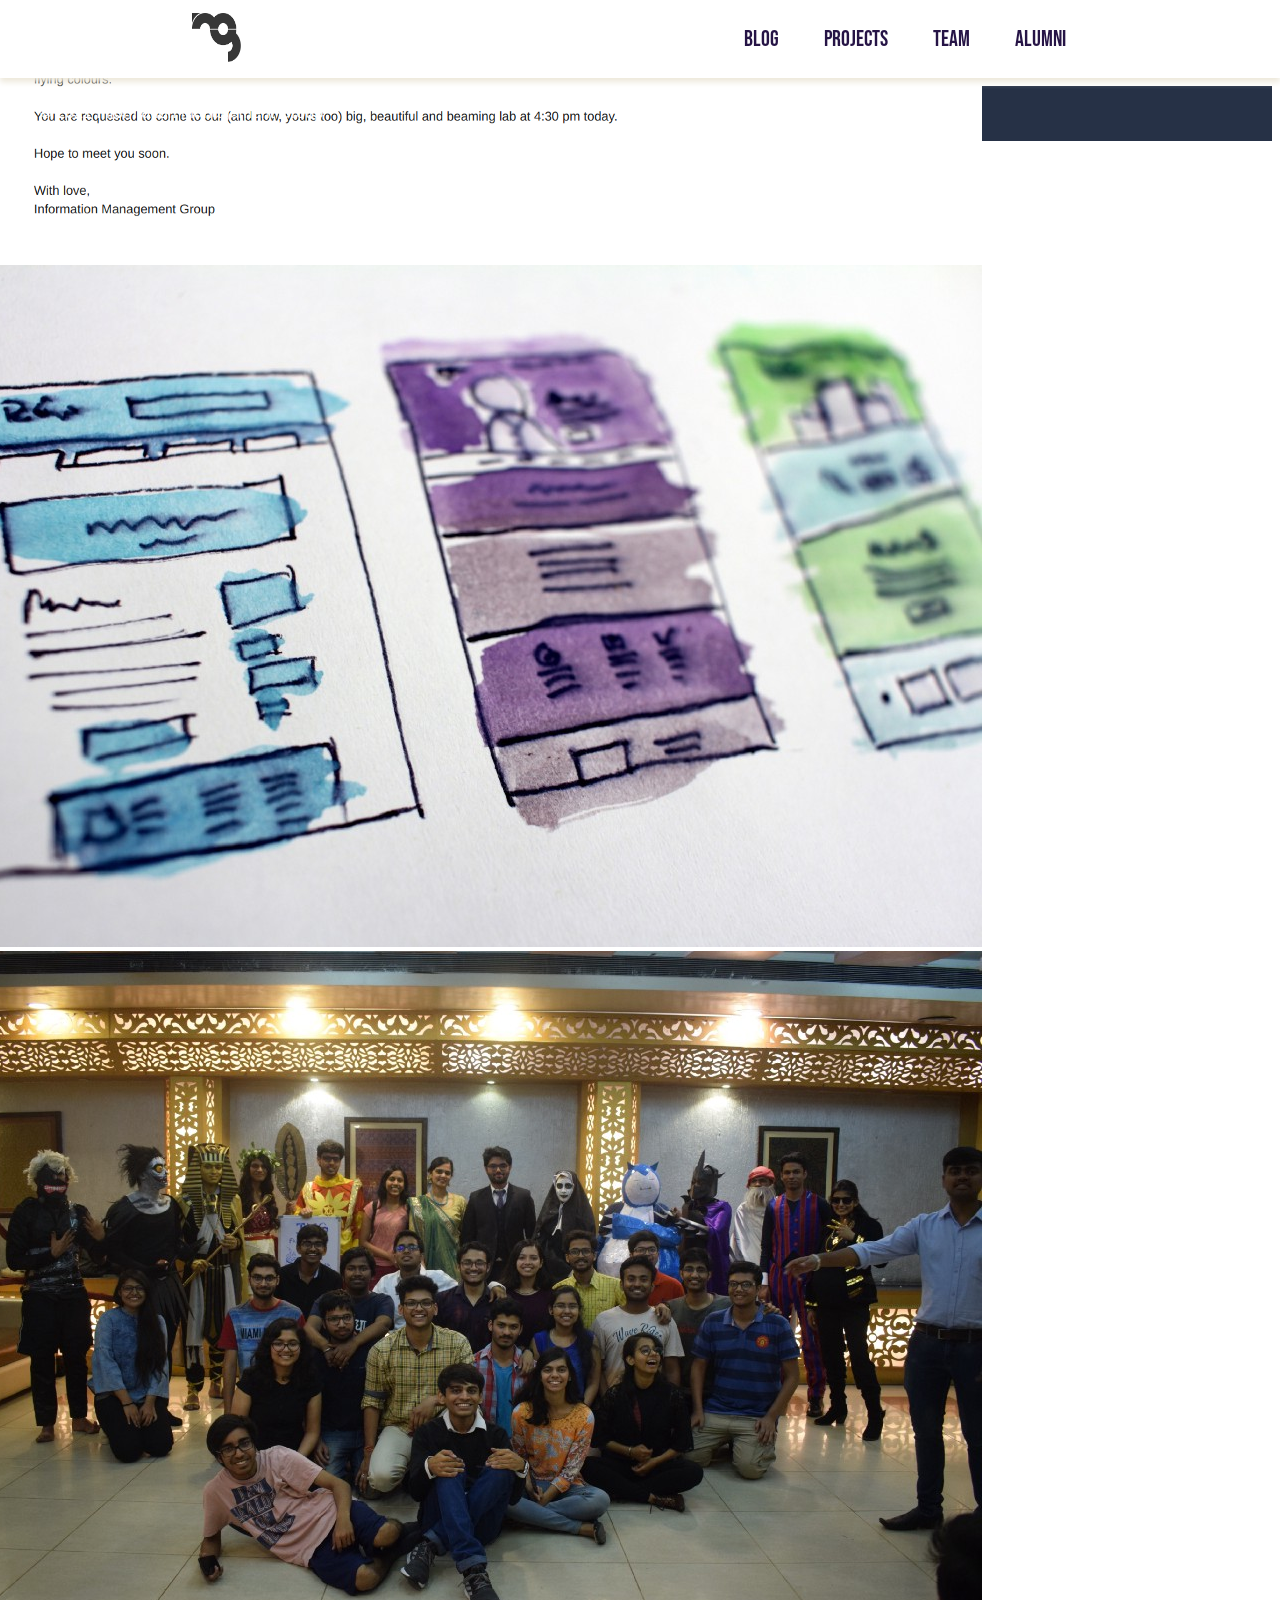
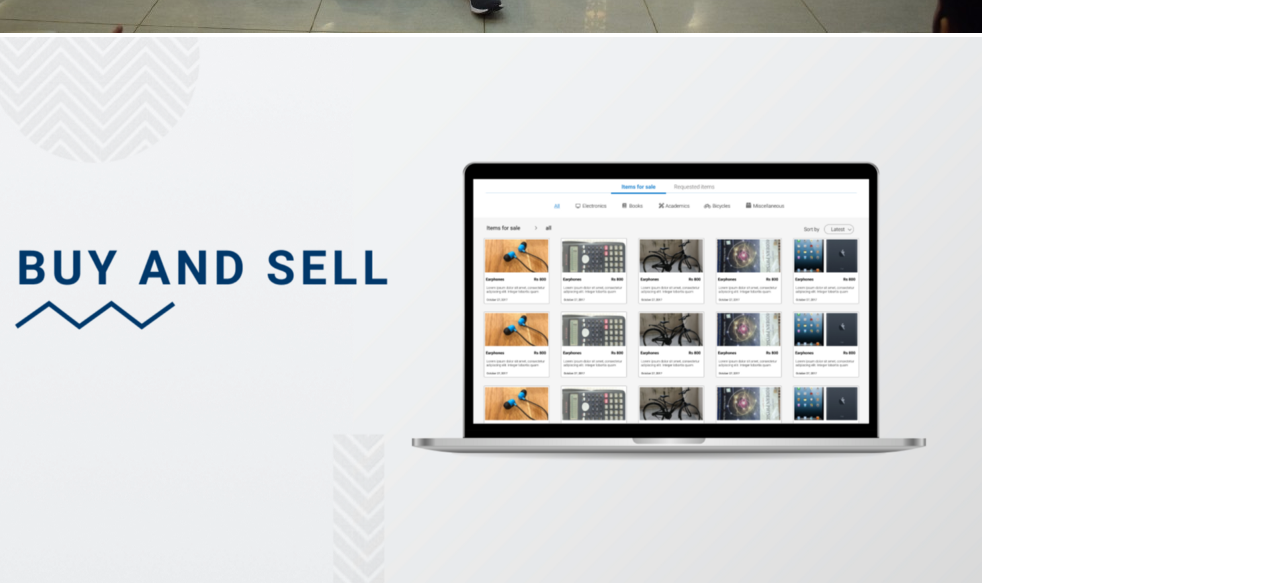
==== blog.html @ 042db969 "blog skeleton created" ====
<!DOCTYPE html>
<html>
    <head>
        <meta name="viewport" content="width=device-width, initial-scale=1.0">
        <link rel="stylesheet" href="styleBlog.css">
        </link>
        <title>Information Management Group</title>
        <link rel="icon" href="favicon.ico" type="image/x-icon">
    </head>

    <body>

        <div class="navSurroundings">
            <div class="navSystem">
    
                <div class="navLogo">
                    <a href="index.html">
                    <img src="imglogo.png" id="imgLogo" href="index.html" alt="IMG LOGO" width="49px" height="49px">
                    </img></a>
                </div>
    
                <div class="navLinks">
                    <a href="blog.html" class="navList">BLOG</a>
                    <a href="#" class="navList">PROJECTS</a>
                    <a href="#" class="navList">TEAM</a>
                    <a href="#" class="navList">ALUMNI</a>
                </div>
    
                
            </div>
        </div>

        <div class="surroundings">
            <div class="system">
                <div class="cards">
                    <div class="cardPic">
                        <img src="fourth ingredient.jpeg"></img>
                    </div>
                    <div class="captionBox">
                        <div class="cardCaption">

                        </div>
                        <div class="cardCredits">
    
                        </div>
                    </div>
                </div>
                <div class="cards">
                    <div class="cardPic">
                        <img src="IMGxDesign.png"></img>
                    </div>
                    <div class="captionBox">
                        <div class="cardCaption">

                        </div>
                        <div class="cardCredits">
    
                        </div>
                    </div>
                </div>
                <div class="cards">
                    <div class="cardPic">
                        <img src="my git-icious journey.png"></img>
                    </div>
                    <div class="captionBox">
                        <div class="cardCaption">

                        </div>
                        <div class="cardCredits">
    
                        </div>
                    </div>
                </div>
                <div class="cards">
                    <div class="cardPic">
                        <img src="content management system.jpeg"></img>
                    </div>
                    <div class="captionBox">
                        <div class="cardCaption">

                        </div>
                        <div class="cardCredits">
    
                        </div>
                    </div>
                </div>
                <div class="cards">
                    <div class="cardPic">
                        <img src="experience at IMG iitr.jpeg"></img>
                    </div>
                    <div class="captionBox">
                        <div class="cardCaption">

                        </div>
                        <div class="cardCredits">
    
                        </div>
                    </div>
                </div>
                <div class="cards">
                    <div class="cardPic">
                        <img src="buy and sell app.png"></img>
                    </div>
                    <div class="captionBox">
                        <div class="cardCaption">

                        </div>
                        <div class="cardCredits">
    
                        </div>
                    </div>
                </div>
            </div>
        </div>

        <div class="mediumBox">
            <div class="mediumLogo">
            </div>
        </div>
        
        <footer class="CreditBox">
            <div class="Credits">© 2021 Information Management Group</div>
        </footer>

    </body>
</html>
---- styleBlog.css ----
@import url('https://fonts.googleapis.com/css2?family=Bebas+Neue&family=Lato:wght@100&display=swap');
@import url('https://fonts.googleapis.com/css2?family=Bebas+Neue&display=swap');
@import url('https://fonts.googleapis.com/css2?family=Playfair+Display&display=swap');
@import url('https://fonts.googleapis.com/css?family=Nunito+Sans&display=swap');

/* .body{
    top: 0;
    bottom:0;
    left: 0;
    right: 0;
} */

.navSurroundings{
    position:fixed;
    display: flex;
    flex-direction: row;
    justify-content: center;
    align-items: center;
    background-color: white;
    top: 0;
    left: 0;
    right: 0;
    /* the following box-shadow is copied */
    box-shadow: 0px 4px 6px 0 #ede8da;
}

.navSystem{
    display:flex;
    flex-direction: row;
    justify-content: space-between;
    /* the following dimensions for this class are copied except for width */
    width: 70vw;
    height: 78px;
    margin-left: 0.9em;
    margin-right: 0.9em;
}

.navLogo{
    display: flex;
    flex-direction: row;
    justify-content: center;
    align-items: center;
}

.navLinks{
    display: flex;
    flex-direction: row;
    justify-content: space-between;
    align-items:center;

}

.navList{
    font-family: 'Bebas Neue';
    font-size:1.4rem;
    text-decoration: none;
    padding: 0.5em 1em;
    color: #261446;
}

.surroundings{
    display: flex;
    justify-content: center;
    align-items: center;
    /* the following dimensions for this class are copied except for width */
    width: 70vw;
    height: 78px;
    margin-left: 0.9em;
    margin-right: 0.9em;
}

.system{
    display:grid;
    grid-template: 2 / 3;
    justify-content: center;
}

.CreditBox{
    display:flex;
    flex-direction: row;
    justify-content: flex-start;
    align-items: center;
    padding: 1em 1em 1em 1em;
    left: 0;
    right: 0;
    bottom: 0;
    width: 100fw; /*Nothing works so far to get rid of the left and right gaps*/
    background-color: #263146; 
}

.Credits{
    font-family: sans-serif;
    color: white;
    line-height: 1.4285em;
    margin-left: 1em!important;
    margin-right: 1em!important;
}
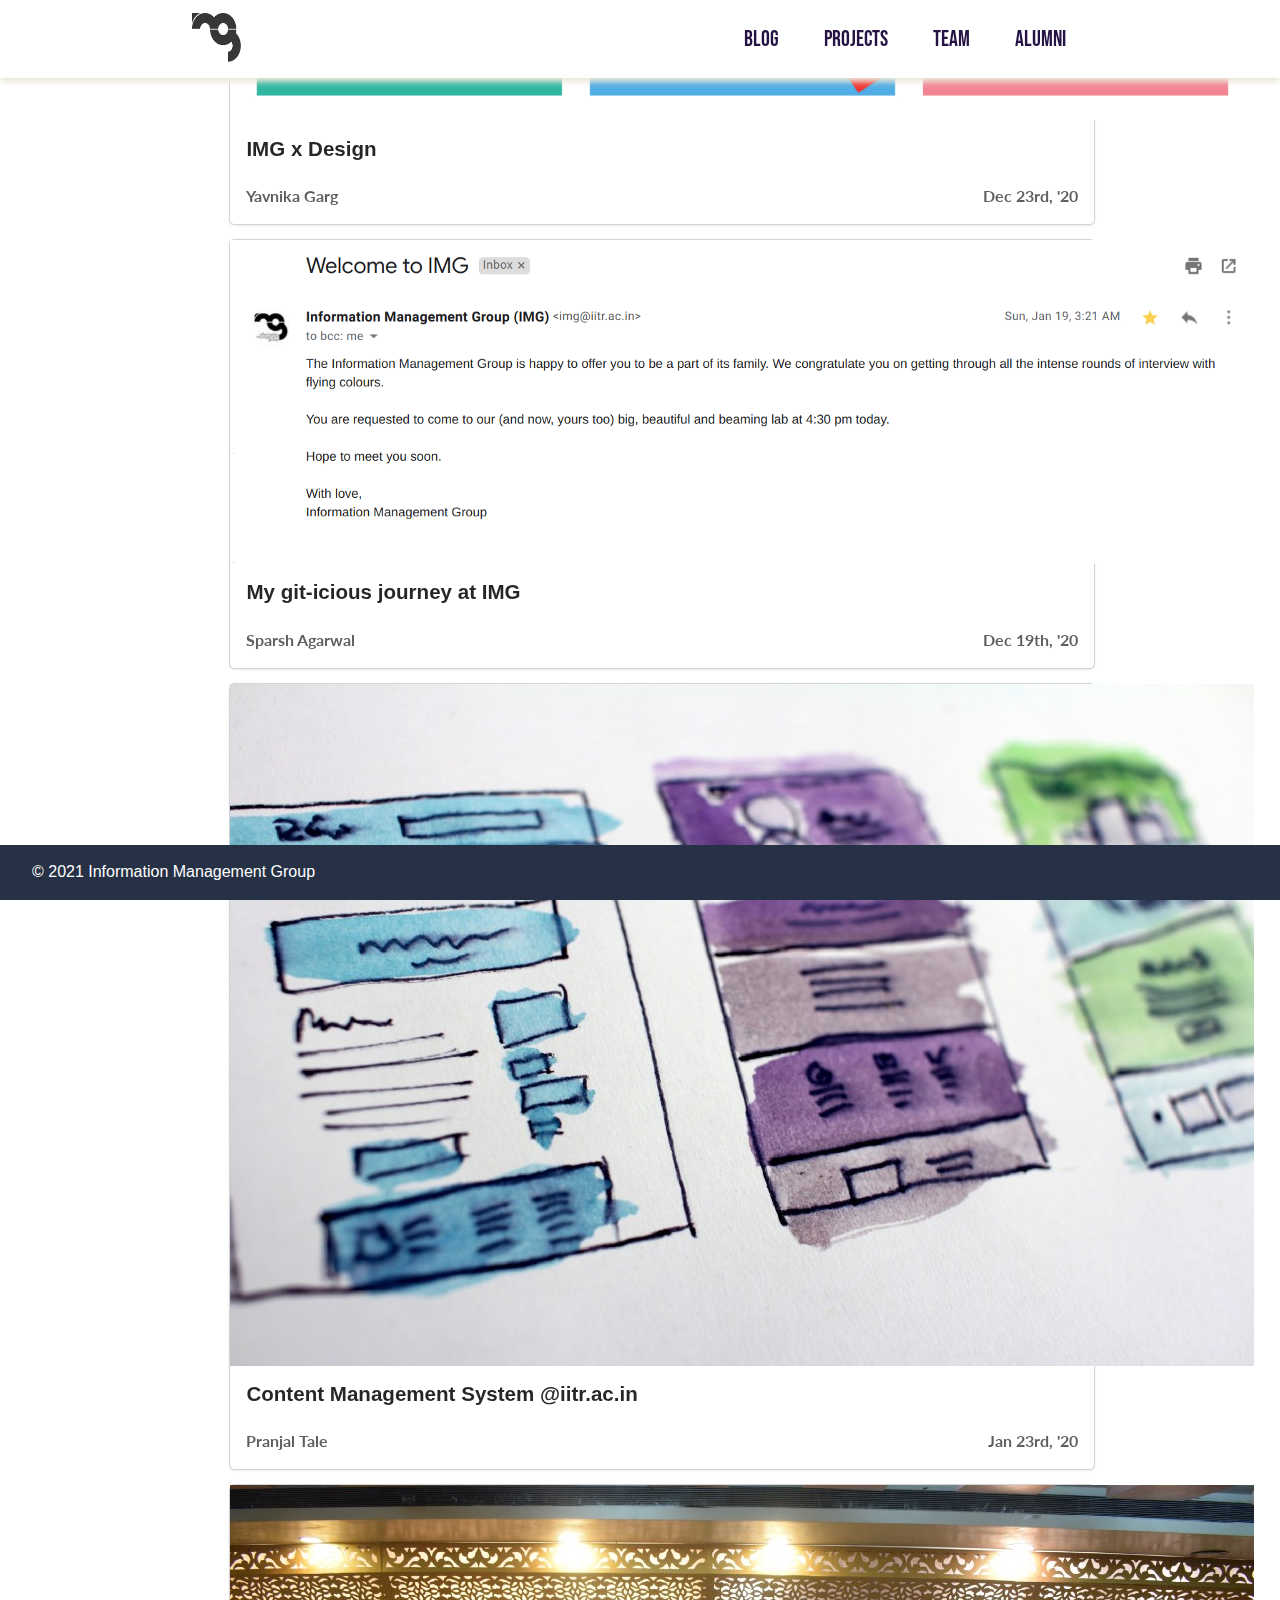
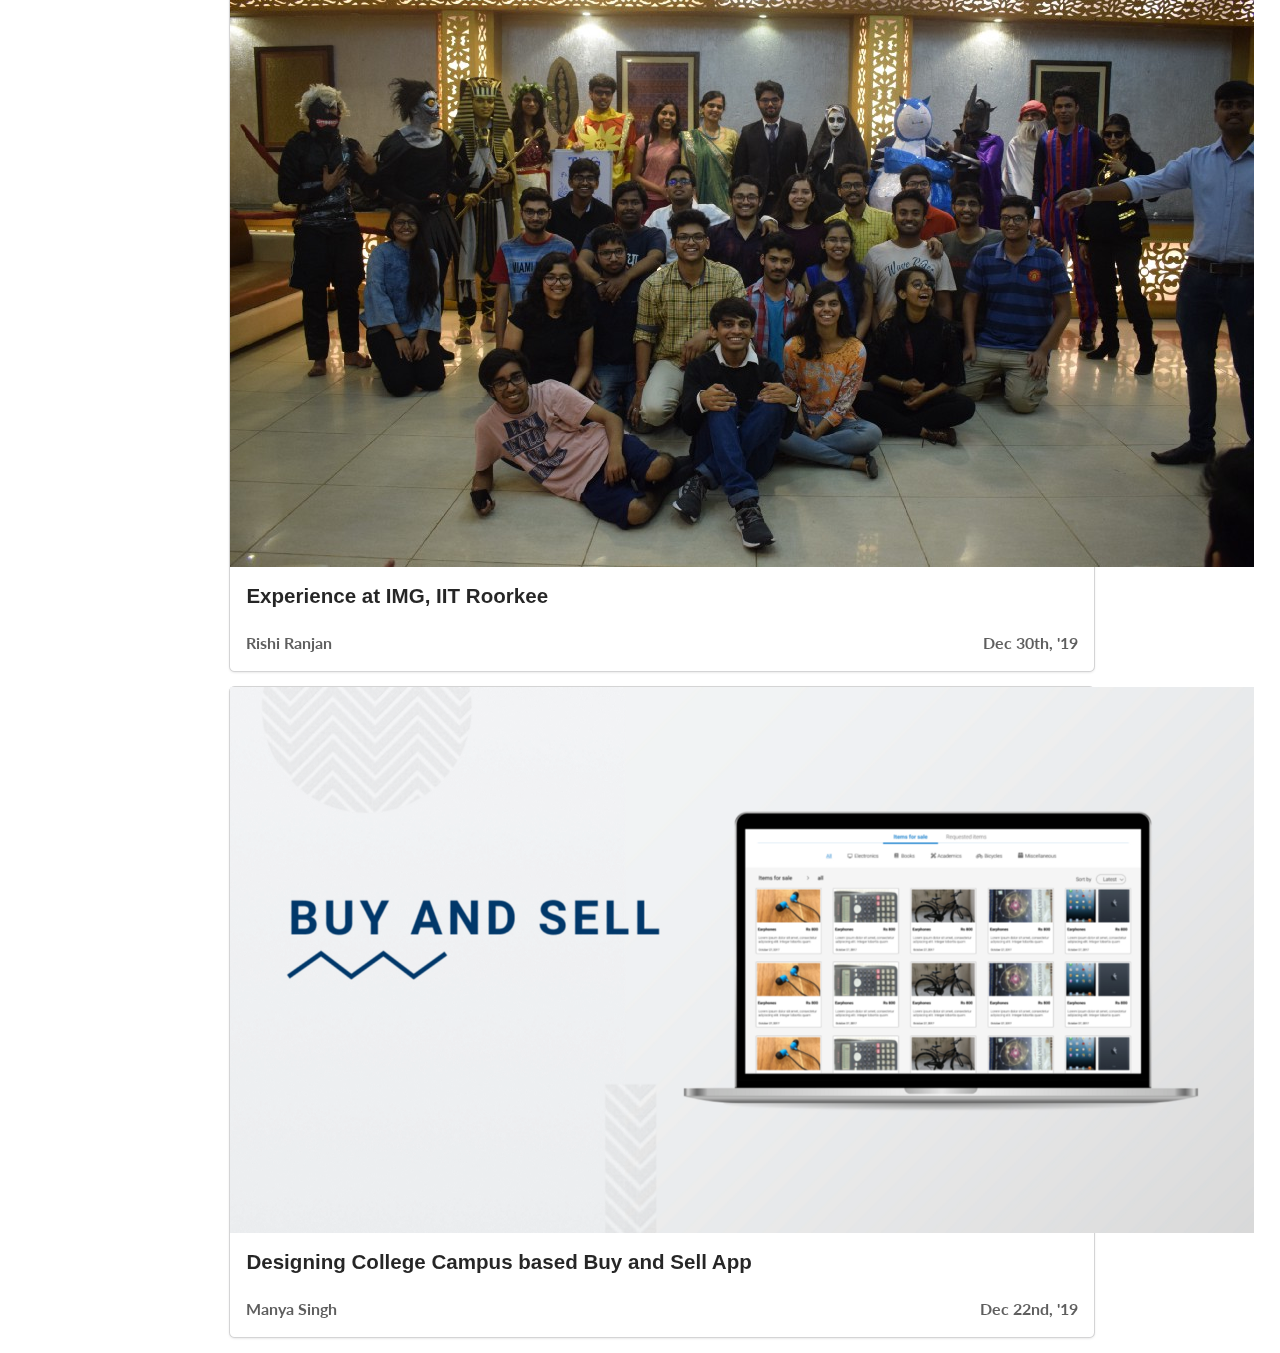
==== commit 67ea6289: "worked further on blog" ====
--- a/blog.html
+++ b/blog.html
@@ -1,32 +1,33 @@
 <!DOCTYPE html>
 <html>
-    <head>
-        <meta name="viewport" content="width=device-width, initial-scale=1.0">
-        <link rel="stylesheet" href="styleBlog.css">
-        </link>
-        <title>Information Management Group</title>
-        <link rel="icon" href="favicon.ico" type="image/x-icon">
-    </head>
 
-    <body>
+<head>
+    <meta name="viewport" content="width=device-width, initial-scale=1.0">
+    <link rel="stylesheet" href="styleBlog.css">
+    </link>
+    <title>Information Management Group</title>
+    <link rel="icon" href="favicon.ico" type="image/x-icon">
+</head>
 
+<body>
+    <div id="universe">
         <div class="navSurroundings">
             <div class="navSystem">
-    
+
                 <div class="navLogo">
                     <a href="index.html">
-                    <img src="imglogo.png" id="imgLogo" href="index.html" alt="IMG LOGO" width="49px" height="49px">
-                    </img></a>
+                        <img src="imglogo.png" id="imgLogo" href="index.html" alt="IMG LOGO" width="49px" height="49px">
+                        </img></a>
                 </div>
-    
+
                 <div class="navLinks">
                     <a href="blog.html" class="navList">BLOG</a>
                     <a href="#" class="navList">PROJECTS</a>
                     <a href="#" class="navList">TEAM</a>
                     <a href="#" class="navList">ALUMNI</a>
                 </div>
-    
-                
+
+
             </div>
         </div>
 
@@ -37,11 +38,12 @@
                         <img src="fourth ingredient.jpeg"></img>
                     </div>
                     <div class="captionBox">
-                        <div class="cardCaption">
-
+                        <div class="cardCaption">The fourth ingredient of Channeli
                         </div>
+                        <br>
                         <div class="cardCredits">
-    
+                            <div>Aman Sharma</div>
+                            <div>Jan 12th, '21</div>
                         </div>
                     </div>
                 </div>
@@ -50,11 +52,12 @@
                         <img src="IMGxDesign.png"></img>
                     </div>
                     <div class="captionBox">
-                        <div class="cardCaption">
-
+                        <div class="cardCaption">IMG x Design
                         </div>
+                        <br>
                         <div class="cardCredits">
-    
+                            <div>Yavnika Garg</div>
+                            <div>Dec 23rd, '20</div>
                         </div>
                     </div>
                 </div>
@@ -63,11 +66,12 @@
                         <img src="my git-icious journey.png"></img>
                     </div>
                     <div class="captionBox">
-                        <div class="cardCaption">
-
+                        <div class="cardCaption">My git-icious journey at IMG
                         </div>
+                        <br>
                         <div class="cardCredits">
-    
+                            <div>Sparsh Agarwal</div>
+                            <div>Dec 19th, '20</div>
                         </div>
                     </div>
                 </div>
@@ -76,11 +80,12 @@
                         <img src="content management system.jpeg"></img>
                     </div>
                     <div class="captionBox">
-                        <div class="cardCaption">
-
+                        <div class="cardCaption">Content Management System @iitr.ac.in
                         </div>
+                        <br>
                         <div class="cardCredits">
-    
+                            <div>Pranjal Tale</div>
+                            <div>Jan 23rd, '20</div>
                         </div>
                     </div>
                 </div>
@@ -89,11 +94,12 @@
                         <img src="experience at IMG iitr.jpeg"></img>
                     </div>
                     <div class="captionBox">
-                        <div class="cardCaption">
-
+                        <div class="cardCaption">Experience at IMG, IIT Roorkee
                         </div>
+                        <br>
                         <div class="cardCredits">
-    
+                            <div>Rishi Ranjan</div>
+                            <div>Dec 30th, '19</div>
                         </div>
                     </div>
                 </div>
@@ -102,11 +108,12 @@
                         <img src="buy and sell app.png"></img>
                     </div>
                     <div class="captionBox">
-                        <div class="cardCaption">
-
+                        <div class="cardCaption">Designing College Campus based Buy and Sell App
                         </div>
+                        <br>
                         <div class="cardCredits">
-    
+                            <div>Manya Singh</div>
+                            <div>Dec 22nd, '19</div>
                         </div>
                     </div>
                 </div>
@@ -117,10 +124,11 @@
             <div class="mediumLogo">
             </div>
         </div>
-        
-        <footer class="CreditBox">
-            <div class="Credits">© 2021 Information Management Group</div>
-        </footer>
+    </div>
 
-    </body>
+    <footer class="CreditBox universe">
+        <div class="Credits">© 2021 Information Management Group</div>
+    </footer>
+</body>
+
 </html>--- a/styleBlog.css
+++ b/styleBlog.css
@@ -4,11 +4,16 @@
 @import url('https://fonts.googleapis.com/css?family=Nunito+Sans&display=swap');
 
 /* .body{
-    top: 0;
-    bottom:0;
-    left: 0;
-    right: 0;
+    display: flex;
+    flex-direction: column;
 } */
+
+.universe{
+    display:flex;
+    flex-direction: column;
+    justify-content: center;
+    align-items: center;
+}
 
 .navSurroundings{
     position:fixed;
@@ -63,17 +68,98 @@
     justify-content: center;
     align-items: center;
     /* the following dimensions for this class are copied except for width */
-    width: 70vw;
-    height: 78px;
+    width: 100vw;
+    height: 100vh;
     margin-left: 0.9em;
     margin-right: 0.9em;
 }
 
 .system{
-    display:grid;
-    grid-template: 2 / 3;
+    width: 70vw;
+    display:flex;
+    flex-flow: wrap;
+    flex-wrap: wrap;
+    display: inline-block;
     justify-content: center;
 }
+
+.cards{
+    display: flex;
+    flex-direction: column;
+    background: white;
+    margin: 1em 1em;
+    padding: 0!important;
+    height: auto!important;
+    border-radius: .28571429rem;
+    box-shadow: 0 1px 3px 0 #d4d4d5,0 0 0 1px #d4d4d5;
+    
+    
+    /* values are copied */
+}
+
+.cardPic{
+
+    justify-content: center;
+    align-items: center;
+}
+
+.img{
+    width: 100%;
+    max-width:100%;
+    max-height: 200px;
+    background-position: center;
+    background-size: cover;
+    
+}
+
+.captionBox{
+    display: flex;
+    flex-direction: column;
+    padding: 1em 1em;
+    font-family:'Lato';
+    line-height: 1.4285em;
+    font-size: 1em;
+    color: rgba(0, 0, 0, 0.63);
+    font-weight: bolder;
+    border-top: rgba(0, 0, 0, 0.63);
+}
+
+.cardCaption{
+    color: rgba(0,0,0,.85);
+    font-weight: 700;
+    font-size: 1.28571429em;
+    margin-top: -.21425em;
+    line-height: 1.28571429em;
+    font-family: Arial, Helvetica, sans-serif;
+}
+
+.cardCredits{
+    display: flex;
+    justify-content: space-between;
+}
+
+.div{
+    font-family:'Lato';
+    line-height: 1.4285em;
+    font-size: 1em;
+    color: rgba(0,0,0,.4);
+}
+
+.mediumBox{
+    margin: 1rem 0;
+    padding: 1.5rem;
+    margin-bottom: 0;
+}
+
+/* .body.CreditBox{
+    justify-content: flex-end;
+} */
+
+
+/* .CreditBox.universe{
+    display: flex;
+    justify-content: flex-end;
+} */
 
 .CreditBox{
     display:flex;
@@ -83,9 +169,10 @@
     padding: 1em 1em 1em 1em;
     left: 0;
     right: 0;
+    width: 100fw; 
+    background-color: #263146; 
+    position:fixed;
     bottom: 0;
-    width: 100fw; /*Nothing works so far to get rid of the left and right gaps*/
-    background-color: #263146; 
 }
 
 .Credits{
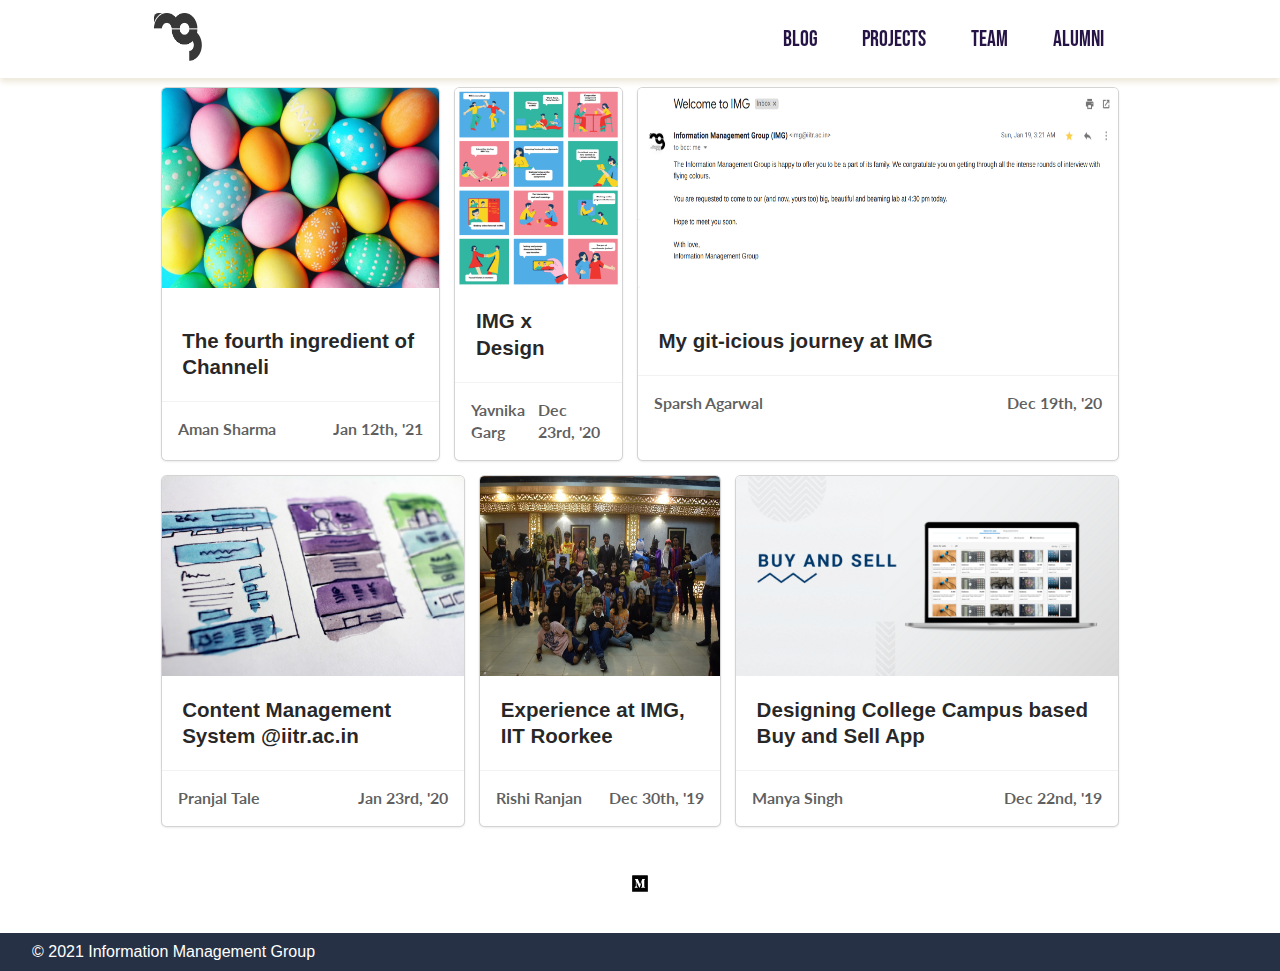
==== commit 773db734: "Desktop View Blog Completed" ====
--- a/blog.html
+++ b/blog.html
@@ -33,87 +33,86 @@
 
         <div class="surroundings">
             <div class="system">
-                <div class="cards">
-                    <div class="cardPic">
-                        <img src="fourth ingredient.jpeg"></img>
+                <div class="desktopView">
+                    <div class="cards">
+                        <div class="cardPic">
+                            <img src="fourth ingredient.jpeg"></img>
+                        </div>
+                        <div class="captionBox">
+                            <div class="cardCaption">The fourth ingredient of Channeli
+                            </div>
+                            <div class="cardCredits">
+                                <div>Aman Sharma</div>
+                                <div>Jan 12th, '21</div>
+                            </div>
+                        </div>
                     </div>
-                    <div class="captionBox">
-                        <div class="cardCaption">The fourth ingredient of Channeli
+                    <div class="cards">
+                        <div class="cardPic">
+                            <img src="IMGxDesign.png"></img>
                         </div>
-                        <br>
-                        <div class="cardCredits">
-                            <div>Aman Sharma</div>
-                            <div>Jan 12th, '21</div>
+                        <div class="captionBox">
+                            <div class="cardCaption">IMG x Design
+                            </div>
+                            <div class="cardCredits">
+                                <div>Yavnika Garg</div>
+                                <div>Dec 23rd, '20</div>
+                            </div>
+                        </div>
+                    </div>
+                    <div class="cards">
+                        <div class="cardPic">
+                            <img src="my git-icious journey.png"></img>
+                        </div>
+                        <div class="captionBox">
+                            <div class="cardCaption">My git-icious journey at IMG
+                            </div>
+                            <div class="cardCredits">
+                                <div>Sparsh Agarwal</div>
+                                <div>Dec 19th, '20</div>
+                            </div>
                         </div>
                     </div>
                 </div>
-                <div class="cards">
-                    <div class="cardPic">
-                        <img src="IMGxDesign.png"></img>
-                    </div>
-                    <div class="captionBox">
-                        <div class="cardCaption">IMG x Design
+
+                <div class="desktopView">
+                    <div class="cards">
+                        <div class="cardPic">
+                            <img src="content management system.jpeg"></img>
                         </div>
-                        <br>
-                        <div class="cardCredits">
-                            <div>Yavnika Garg</div>
-                            <div>Dec 23rd, '20</div>
+                        <div class="captionBox">
+                            <div class="cardCaption">Content Management System @iitr.ac.in
+                            </div>
+                            <div class="cardCredits">
+                                <div>Pranjal Tale</div>
+                                <div>Jan 23rd, '20</div>
+                            </div>
                         </div>
                     </div>
-                </div>
-                <div class="cards">
-                    <div class="cardPic">
-                        <img src="my git-icious journey.png"></img>
-                    </div>
-                    <div class="captionBox">
-                        <div class="cardCaption">My git-icious journey at IMG
+                    <div class="cards">
+                        <div class="cardPic">
+                            <img src="experience at IMG iitr.jpeg"></img>
                         </div>
-                        <br>
-                        <div class="cardCredits">
-                            <div>Sparsh Agarwal</div>
-                            <div>Dec 19th, '20</div>
+                        <div class="captionBox">
+                            <div class="cardCaption">Experience at IMG, IIT Roorkee
+                            </div>
+                            <div class="cardCredits">
+                                <div>Rishi Ranjan</div>
+                                <div>Dec 30th, '19</div>
+                            </div>
                         </div>
                     </div>
-                </div>
-                <div class="cards">
-                    <div class="cardPic">
-                        <img src="content management system.jpeg"></img>
-                    </div>
-                    <div class="captionBox">
-                        <div class="cardCaption">Content Management System @iitr.ac.in
+                    <div class="cards">
+                        <div class="cardPic">
+                            <img src="buy and sell app.png"></img>
                         </div>
-                        <br>
-                        <div class="cardCredits">
-                            <div>Pranjal Tale</div>
-                            <div>Jan 23rd, '20</div>
-                        </div>
-                    </div>
-                </div>
-                <div class="cards">
-                    <div class="cardPic">
-                        <img src="experience at IMG iitr.jpeg"></img>
-                    </div>
-                    <div class="captionBox">
-                        <div class="cardCaption">Experience at IMG, IIT Roorkee
-                        </div>
-                        <br>
-                        <div class="cardCredits">
-                            <div>Rishi Ranjan</div>
-                            <div>Dec 30th, '19</div>
-                        </div>
-                    </div>
-                </div>
-                <div class="cards">
-                    <div class="cardPic">
-                        <img src="buy and sell app.png"></img>
-                    </div>
-                    <div class="captionBox">
-                        <div class="cardCaption">Designing College Campus based Buy and Sell App
-                        </div>
-                        <br>
-                        <div class="cardCredits">
-                            <div>Manya Singh</div>
-                            <div>Dec 22nd, '19</div>
+                        <div class="captionBox">
+                            <div class="cardCaption">Designing College Campus based Buy and Sell App
+                            </div>
+                            <div class="cardCredits">
+                                <div>Manya Singh</div>
+                                <div>Dec 22nd, '19</div>
+                            </div>
                         </div>
                     </div>
                 </div>
@@ -121,12 +120,12 @@
         </div>
 
         <div class="mediumBox">
-            <div class="mediumLogo">
-            </div>
+            <img src="medium-brands.svg" id="mediumLogo" href="#"></img>
         </div>
+
     </div>
 
-    <footer class="CreditBox universe">
+    <footer class="CreditBox">
         <div class="Credits">© 2021 Information Management Group</div>
     </footer>
 </body>
--- a/styleBlog.css
+++ b/styleBlog.css
@@ -3,16 +3,27 @@
 @import url('https://fonts.googleapis.com/css2?family=Playfair+Display&display=swap');
 @import url('https://fonts.googleapis.com/css?family=Nunito+Sans&display=swap');
 
-/* .body{
-    display: flex;
-    flex-direction: column;
+/* @media only screen and (max-width:992px) and (min-width:768px){
+    .desktopView{
+        width: 42vw;
+    }
+    .halfDesktopView{
+
+    }
 } */
 
-.universe{
-    display:flex;
-    flex-direction: column;
-    justify-content: center;
-    align-items: center;
+body{
+    display: flex;
+    flex-direction: column;
+    margin: 0 0 0 0;
+    bottom: 0;
+}
+
+#universe{
+    width:100%;
+    display:flex;
+    flex-direction: column;
+    min-width:320px;
 }
 
 .navSurroundings{
@@ -34,7 +45,7 @@
     flex-direction: row;
     justify-content: space-between;
     /* the following dimensions for this class are copied except for width */
-    width: 70vw;
+    width: 76vw;
     height: 78px;
     margin-left: 0.9em;
     margin-right: 0.9em;
@@ -45,6 +56,13 @@
     flex-direction: row;
     justify-content: center;
     align-items: center;
+    width: 48px;
+    min-width: 48px;
+}
+
+#imgLogo{
+    width: 48px;
+    height: 48px;
 }
 
 .navLinks{
@@ -66,65 +84,67 @@
 .surroundings{
     display: flex;
     justify-content: center;
-    align-items: center;
-    /* the following dimensions for this class are copied except for width */
-    width: 100vw;
-    height: 100vh;
-    margin-left: 0.9em;
-    margin-right: 0.9em;
+    margin-top: 5em;
 }
 
 .system{
-    width: 70vw;
-    display:flex;
-    flex-flow: wrap;
-    flex-wrap: wrap;
+    display:flex;
     display: inline-block;
     justify-content: center;
-}
+    width: 76vw;
+}
+
+.desktopView{
+    display: flex;
+    flex-direction: row;
+}
+
+/* other views */
 
 .cards{
     display: flex;
     flex-direction: column;
     background: white;
-    margin: 1em 1em;
-    padding: 0!important;
-    height: auto!important;
+    margin: 0.5em 0.5em;
     border-radius: .28571429rem;
     box-shadow: 0 1px 3px 0 #d4d4d5,0 0 0 1px #d4d4d5;
-    
-    
-    /* values are copied */
+}
+
+.cards:hover{
+    display: flex;
+    flex-direction: column;
+    background: white;
+    margin: 0.5em 0.5em;
+    border-radius: .28571429rem;
+    box-shadow: 0 1px 4px 0px #d4d4d5,0 0 0 2px #d4d4d5;
 }
 
 .cardPic{
-
-    justify-content: center;
-    align-items: center;
-}
-
-.img{
+    justify-content: center;
+    align-items: center;
+    height:60%;
+}
+
+img{
     width: 100%;
     max-width:100%;
-    max-height: 200px;
+    height: 200px;
     background-position: center;
     background-size: cover;
-    
+    border-radius: .28571429rem .28571429rem 0 0;
+
 }
 
 .captionBox{
     display: flex;
     flex-direction: column;
-    padding: 1em 1em;
-    font-family:'Lato';
-    line-height: 1.4285em;
-    font-size: 1em;
     color: rgba(0, 0, 0, 0.63);
     font-weight: bolder;
     border-top: rgba(0, 0, 0, 0.63);
 }
 
 .cardCaption{
+    padding: 1em 1em;
     color: rgba(0,0,0,.85);
     font-weight: 700;
     font-size: 1.28571429em;
@@ -134,6 +154,13 @@
 }
 
 .cardCredits{
+    font-family:'Lato';
+    line-height: 1.4285em;
+    font-size: 1em;
+    padding: 1em 1em;
+    /*Border specifications are copied.*/
+    border-top:  1px solid rgba(0,0,0,.05) ;
+    border-width: 100%;
     display: flex;
     justify-content: space-between;
 }
@@ -146,39 +173,44 @@
 }
 
 .mediumBox{
-    margin: 1rem 0;
+    display:flex;
+    flex-direction: row;
+    justify-content: center;
+    align-items: center;
+    margin: 1rem 1rem 1rem 1rem;
     padding: 1.5rem;
-    margin-bottom: 0;
-}
-
-/* .body.CreditBox{
-    justify-content: flex-end;
-} */
-
-
-/* .CreditBox.universe{
-    display: flex;
-    justify-content: flex-end;
-} */
+    margin-bottom: 1rem;
+}
+
+#mediumLogo{
+    width: 1.18em;
+    height: 1.18em;
+}
+
+#mediumLogo:hover{
+    background-color: #f8d16c;
+    width: 1.18em;
+    height: 1.18em;
+}
+
 
 .CreditBox{
-    display:flex;
+    /* display:flex;
     flex-direction: row;
     justify-content: flex-start;
-    align-items: center;
-    padding: 1em 1em 1em 1em;
-    left: 0;
-    right: 0;
-    width: 100fw; 
+    align-items: center; */
+    padding: 0.5em 1em 0.5em 1em;
+    /* left: 0;
+    right: 0; */
+    width: 100vw;
     background-color: #263146; 
-    position:fixed;
-    bottom: 0;
 }
 
 .Credits{
     font-family: sans-serif;
     color: white;
-    line-height: 1.4285em;
+    line-height: 1.4em;
     margin-left: 1em!important;
     margin-right: 1em!important;
+    /* align-items: center; */
 }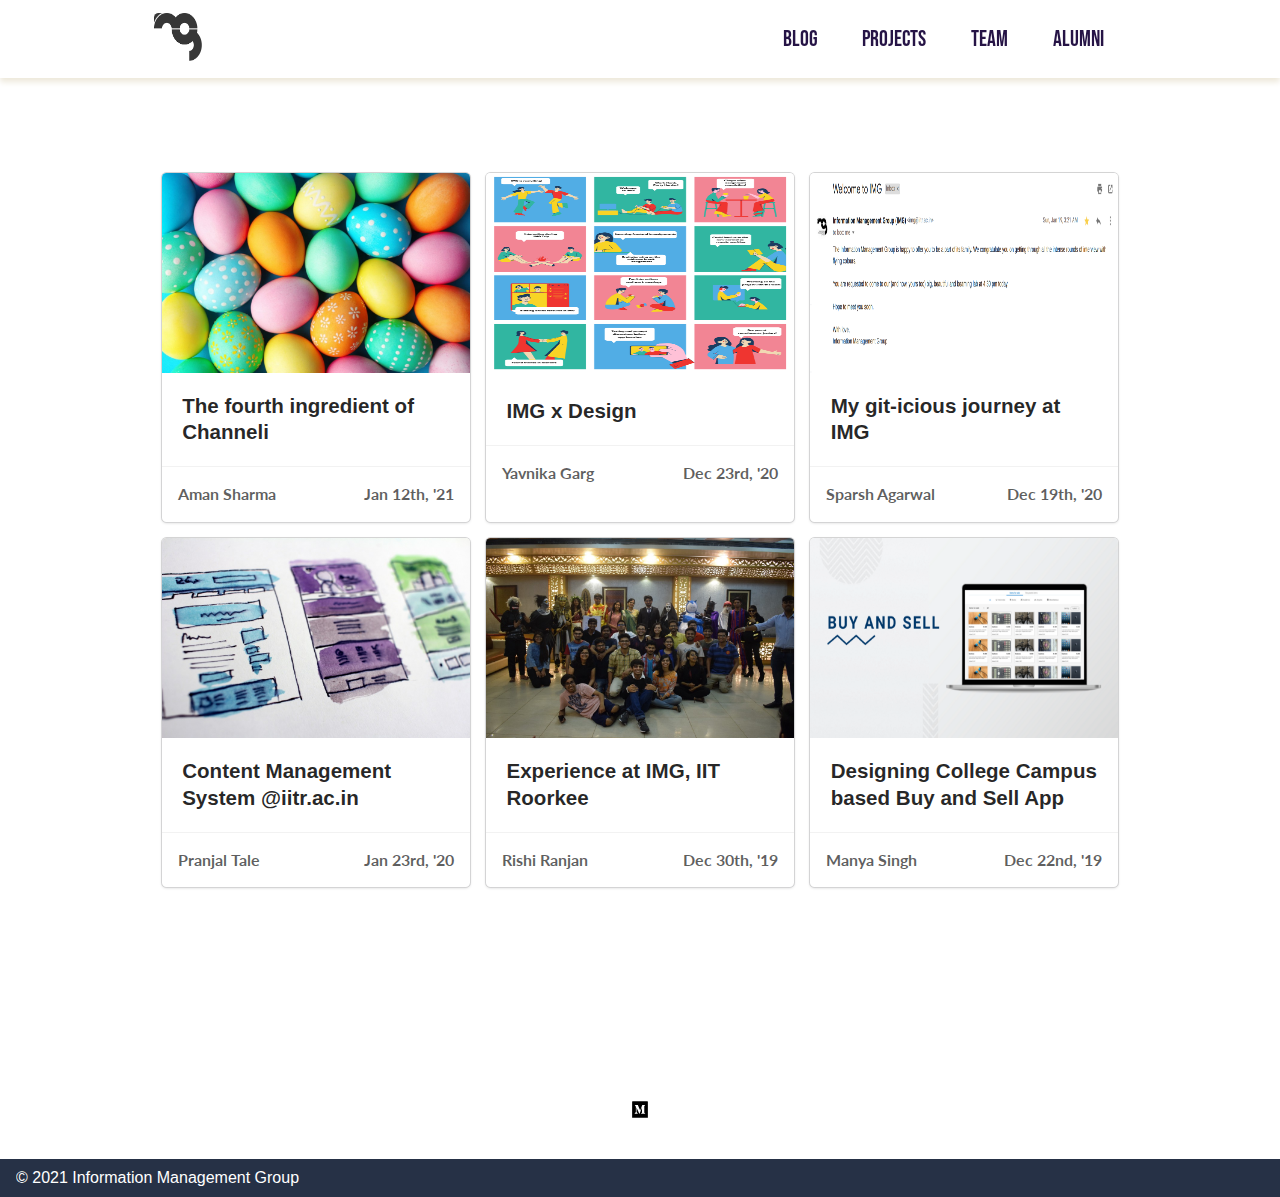
==== commit 4f1e8076: "worked a bit on blog" ====
--- a/blog.html
+++ b/blog.html
@@ -11,123 +11,129 @@
 
 <body>
     <div id="universe">
-        <div class="navSurroundings">
-            <div class="navSystem">
+        <div class="container">
+            <div class="navSurroundings">
+                <div class="navSystem">
 
-                <div class="navLogo">
-                    <a href="index.html">
-                        <img src="imglogo.png" id="imgLogo" href="index.html" alt="IMG LOGO" width="49px" height="49px">
-                        </img></a>
-                </div>
+                    <div class="navLogo">
+                        <a href="index.html">
+                            <img src="imglogo.png" id="imgLogo" href="index.html" alt="IMG LOGO" width="49px"
+                                height="49px">
+                            </img></a>
+                    </div>
 
-                <div class="navLinks">
-                    <a href="blog.html" class="navList">BLOG</a>
-                    <a href="#" class="navList">PROJECTS</a>
-                    <a href="#" class="navList">TEAM</a>
-                    <a href="#" class="navList">ALUMNI</a>
-                </div>
+                    <div class="navLinks">
+                        <a href="blog.html" class="navList">BLOG</a>
+                        <a href="#" class="navList">PROJECTS</a>
+                        <a href="#" class="navList">TEAM</a>
+                        <a href="#" class="navList">ALUMNI</a>
+                    </div>
 
 
+                </div>
             </div>
-        </div>
 
-        <div class="surroundings">
-            <div class="system">
-                <div class="desktopView">
-                    <div class="cards">
-                        <div class="cardPic">
-                            <img src="fourth ingredient.jpeg"></img>
-                        </div>
-                        <div class="captionBox">
-                            <div class="cardCaption">The fourth ingredient of Channeli
+            <div class="surroundings">
+                <div class="system">
+                    <!-- <div class="desktopView"></div> -->
+                        <div class="cards">
+                            <div class="cardPic">
+                                <img src="fourth ingredient.jpeg"></img>
                             </div>
-                            <div class="cardCredits">
-                                <div>Aman Sharma</div>
-                                <div>Jan 12th, '21</div>
+                            <div class="captionBox">
+                                <div class="cardCaption">The fourth ingredient of Channeli
+                                </div>
+                                <div class="cardCredits">
+                                    <div>Aman Sharma</div>
+                                    <div>Jan 12th, '21</div>
+                                </div>
                             </div>
                         </div>
-                    </div>
-                    <div class="cards">
-                        <div class="cardPic">
-                            <img src="IMGxDesign.png"></img>
-                        </div>
-                        <div class="captionBox">
-                            <div class="cardCaption">IMG x Design
+                        <div class="cards">
+                            <div class="cardPic">
+                                <img src="IMGxDesign.png"></img>
                             </div>
-                            <div class="cardCredits">
-                                <div>Yavnika Garg</div>
-                                <div>Dec 23rd, '20</div>
+                            <div class="captionBox">
+                                <div class="cardCaption">IMG x Design
+                                </div>
+                                <div class="cardCredits">
+                                    <div>Yavnika Garg</div>
+                                    <div>Dec 23rd, '20</div>
+                                </div>
                             </div>
                         </div>
-                    </div>
-                    <div class="cards">
-                        <div class="cardPic">
-                            <img src="my git-icious journey.png"></img>
-                        </div>
-                        <div class="captionBox">
-                            <div class="cardCaption">My git-icious journey at IMG
+                        <div class="cards">
+                            <div class="cardPic">
+                                <img src="my git-icious journey.png"></img>
                             </div>
-                            <div class="cardCredits">
-                                <div>Sparsh Agarwal</div>
-                                <div>Dec 19th, '20</div>
+                            <div class="captionBox">
+                                <div class="cardCaption">My git-icious journey at IMG
+                                </div>
+                                <div class="cardCredits">
+                                    <div>Sparsh Agarwal</div>
+                                    <div>Dec 19th, '20</div>
+                                </div>
                             </div>
                         </div>
-                    </div>
-                </div>
+                    <!-- </div> -->
 
-                <div class="desktopView">
-                    <div class="cards">
-                        <div class="cardPic">
-                            <img src="content management system.jpeg"></img>
-                        </div>
-                        <div class="captionBox">
-                            <div class="cardCaption">Content Management System @iitr.ac.in
+                    <!-- <div class="desktopView"> -->
+                        <div class="cards">
+                            <div class="cardPic">
+                                <img src="content management system.jpeg"></img>
                             </div>
-                            <div class="cardCredits">
-                                <div>Pranjal Tale</div>
-                                <div>Jan 23rd, '20</div>
+                            <div class="captionBox">
+                                <div class="cardCaption">Content Management System @iitr.ac.in
+                                </div>
+                                <div class="cardCredits">
+                                    <div>Pranjal Tale</div>
+                                    <div>Jan 23rd, '20</div>
+                                </div>
                             </div>
                         </div>
-                    </div>
-                    <div class="cards">
-                        <div class="cardPic">
-                            <img src="experience at IMG iitr.jpeg"></img>
-                        </div>
-                        <div class="captionBox">
-                            <div class="cardCaption">Experience at IMG, IIT Roorkee
+                        <div class="cards">
+                            <div class="cardPic">
+                                <img src="experience at IMG iitr.jpeg"></img>
                             </div>
-                            <div class="cardCredits">
-                                <div>Rishi Ranjan</div>
-                                <div>Dec 30th, '19</div>
+                            <div class="captionBox">
+                                <div class="cardCaption">Experience at IMG, IIT Roorkee
+                                </div>
+                                <div class="cardCredits">
+                                    <div>Rishi Ranjan</div>
+                                    <div>Dec 30th, '19</div>
+                                </div>
                             </div>
                         </div>
-                    </div>
-                    <div class="cards">
-                        <div class="cardPic">
-                            <img src="buy and sell app.png"></img>
-                        </div>
-                        <div class="captionBox">
-                            <div class="cardCaption">Designing College Campus based Buy and Sell App
+                        <div class="cards">
+                            <div class="cardPic">
+                                <img src="buy and sell app.png"></img>
                             </div>
-                            <div class="cardCredits">
-                                <div>Manya Singh</div>
-                                <div>Dec 22nd, '19</div>
+                            <div class="captionBox">
+                                <div class="cardCaption">Designing College Campus based Buy and Sell App
+                                </div>
+                                <div class="cardCredits">
+                                    <div>Manya Singh</div>
+                                    <div>Dec 22nd, '19</div>
+                                </div>
                             </div>
                         </div>
-                    </div>
+                    <!-- </div> -->
                 </div>
+                
             </div>
+           
         </div>
-
         <div class="mediumBox">
             <img src="medium-brands.svg" id="mediumLogo" href="#"></img>
         </div>
 
+
+        <footer class="CreditBox">
+            <div class="Credits">© 2021 Information Management Group</div>
+        </footer>
     </div>
 
-    <footer class="CreditBox">
-        <div class="Credits">© 2021 Information Management Group</div>
-    </footer>
+
 </body>
 
 </html>--- a/styleBlog.css
+++ b/styleBlog.css
@@ -12,18 +12,30 @@
     }
 } */
 
+/* html{
+    width: 100vw;
+    height: 100vh;
+} */
+
 body{
-    display: flex;
-    flex-direction: column;
-    margin: 0 0 0 0;
-    bottom: 0;
+    /* height:100vh;
+    width: 100vw; */
+    margin: 0px 0px 0px 0px;
 }
 
 #universe{
-    width:100%;
+    /* height:100vh;
+    width: 100vw; */
+    margin: 0px 0px 0px 0px;
     display:flex;
     flex-direction: column;
     min-width:320px;
+}
+
+.container{
+    display: flex;
+    flex-direction: column;
+    overflow:hidden;
 }
 
 .navSurroundings{
@@ -32,12 +44,13 @@
     flex-direction: row;
     justify-content: center;
     align-items: center;
-    background-color: white;
+    background-color: white; 
     top: 0;
     left: 0;
     right: 0;
     /* the following box-shadow is copied */
     box-shadow: 0px 4px 6px 0 #ede8da;
+    overflow:hidden;
 }
 
 .navSystem{
@@ -49,6 +62,7 @@
     height: 78px;
     margin-left: 0.9em;
     margin-right: 0.9em;
+    overflow:hidden;
 }
 
 .navLogo{
@@ -82,28 +96,35 @@
 }
 
 .surroundings{
-    display: flex;
-    justify-content: center;
+    height:100vh;
+    width: 100vw;
+    display: flex;
+    flex-direction: column;
+    justify-content: center;
+    align-items: center;
     margin-top: 5em;
+    margin-bottom: 5rem;
 }
 
 .system{
-    display:flex;
-    display: inline-block;
-    justify-content: center;
+    display: grid;
+    grid-template-columns: 1fr 1fr 1fr;
+    grid-template-rows: 1fr 1fr;
     width: 76vw;
 }
 
-.desktopView{
-    display: flex;
-    flex-direction: row;
-}
+/* .desktopView{
+    width: 76vw;
+    display: flex;
+    flex-direction: row;
+} */
 
 /* other views */
 
 .cards{
     display: flex;
     flex-direction: column;
+    
     background: white;
     margin: 0.5em 0.5em;
     border-radius: .28571429rem;
@@ -199,11 +220,12 @@
     flex-direction: row;
     justify-content: flex-start;
     align-items: center; */
-    padding: 0.5em 1em 0.5em 1em;
+    padding: 0.5em 0em 0.5em 0em;
     /* left: 0;
     right: 0; */
     width: 100vw;
     background-color: #263146; 
+    overflow:hidden;
 }
 
 .Credits{
@@ -213,4 +235,5 @@
     margin-left: 1em!important;
     margin-right: 1em!important;
     /* align-items: center; */
+    overflow:hidden;
 }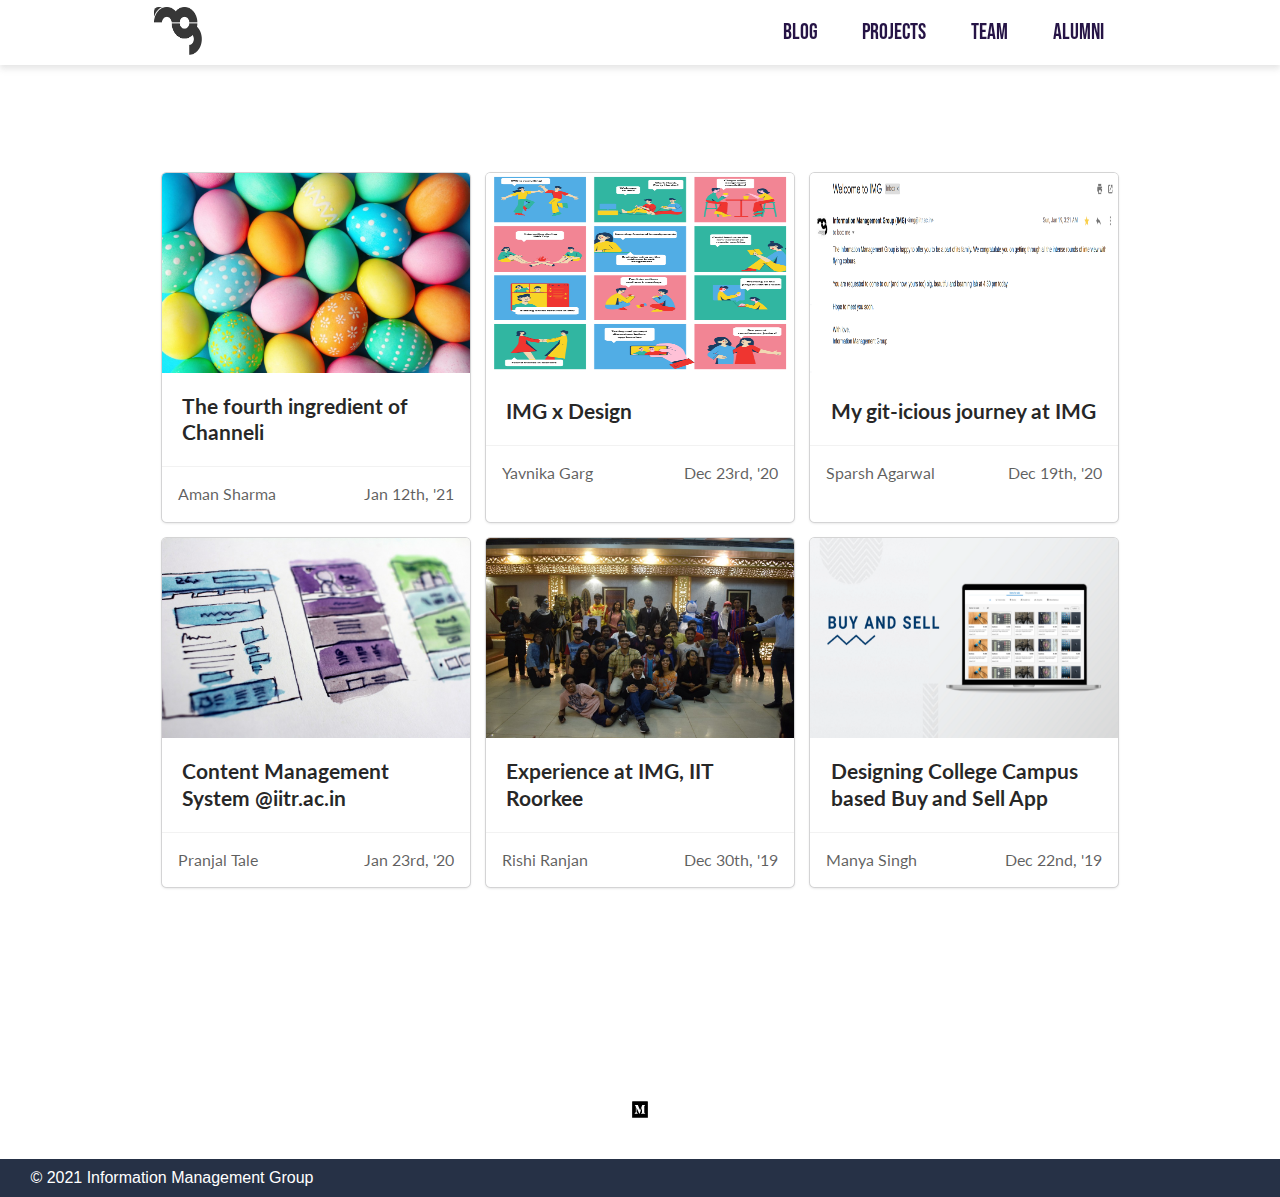
==== commit 368b7b76: "forgot this" ====
--- a/blog.html
+++ b/blog.html
@@ -128,9 +128,12 @@
         </div>
 
 
-        <footer class="CreditBox">
+       
+    <footer class="CreditBox">
+        <div class="creditsSystem">
             <div class="Credits">© 2021 Information Management Group</div>
-        </footer>
+        </div>
+    </footer>
     </div>
 
 
--- a/styleBlog.css
+++ b/styleBlog.css
@@ -1,4 +1,4 @@
-@import url('https://fonts.googleapis.com/css2?family=Bebas+Neue&family=Lato:wght@100&display=swap');
+@import url('https://fonts.googleapis.com/css2?family=Lato:wght@100;400&display=swap');
 @import url('https://fonts.googleapis.com/css2?family=Bebas+Neue&display=swap');
 @import url('https://fonts.googleapis.com/css2?family=Playfair+Display&display=swap');
 @import url('https://fonts.googleapis.com/css?family=Nunito+Sans&display=swap');
@@ -49,8 +49,10 @@
     left: 0;
     right: 0;
     /* the following box-shadow is copied */
-    box-shadow: 0px 4px 6px 0 #ede8da;
-    overflow:hidden;
+    box-shadow: 0px 4px 6px 0 #8f8f8f3a;
+    overflow:hidden;
+    height: 65px;
+
 }
 
 .navSystem{
@@ -159,6 +161,7 @@
 .captionBox{
     display: flex;
     flex-direction: column;
+    justify-content: space-around;
     color: rgba(0, 0, 0, 0.63);
     font-weight: bolder;
     border-top: rgba(0, 0, 0, 0.63);
@@ -171,11 +174,11 @@
     font-size: 1.28571429em;
     margin-top: -.21425em;
     line-height: 1.28571429em;
-    font-family: Arial, Helvetica, sans-serif;
+    font-family: 'Lato', sans-serif;
 }
 
 .cardCredits{
-    font-family:'Lato';
+    font-family:'Lato', sans-serif;
     line-height: 1.4285em;
     font-size: 1em;
     padding: 1em 1em;
@@ -184,6 +187,10 @@
     border-width: 100%;
     display: flex;
     justify-content: space-between;
+    font-weight: 400;
+    max-width: 100%;
+    position: static;
+    max-height: 42px;
 }
 
 .div{
@@ -228,6 +235,13 @@
     overflow:hidden;
 }
 
+.creditsSystem{
+    width:76%;
+    margin-left: 0.9em;
+    margin-right: 0.9em;
+    
+}
+
 .Credits{
     font-family: sans-serif;
     color: white;
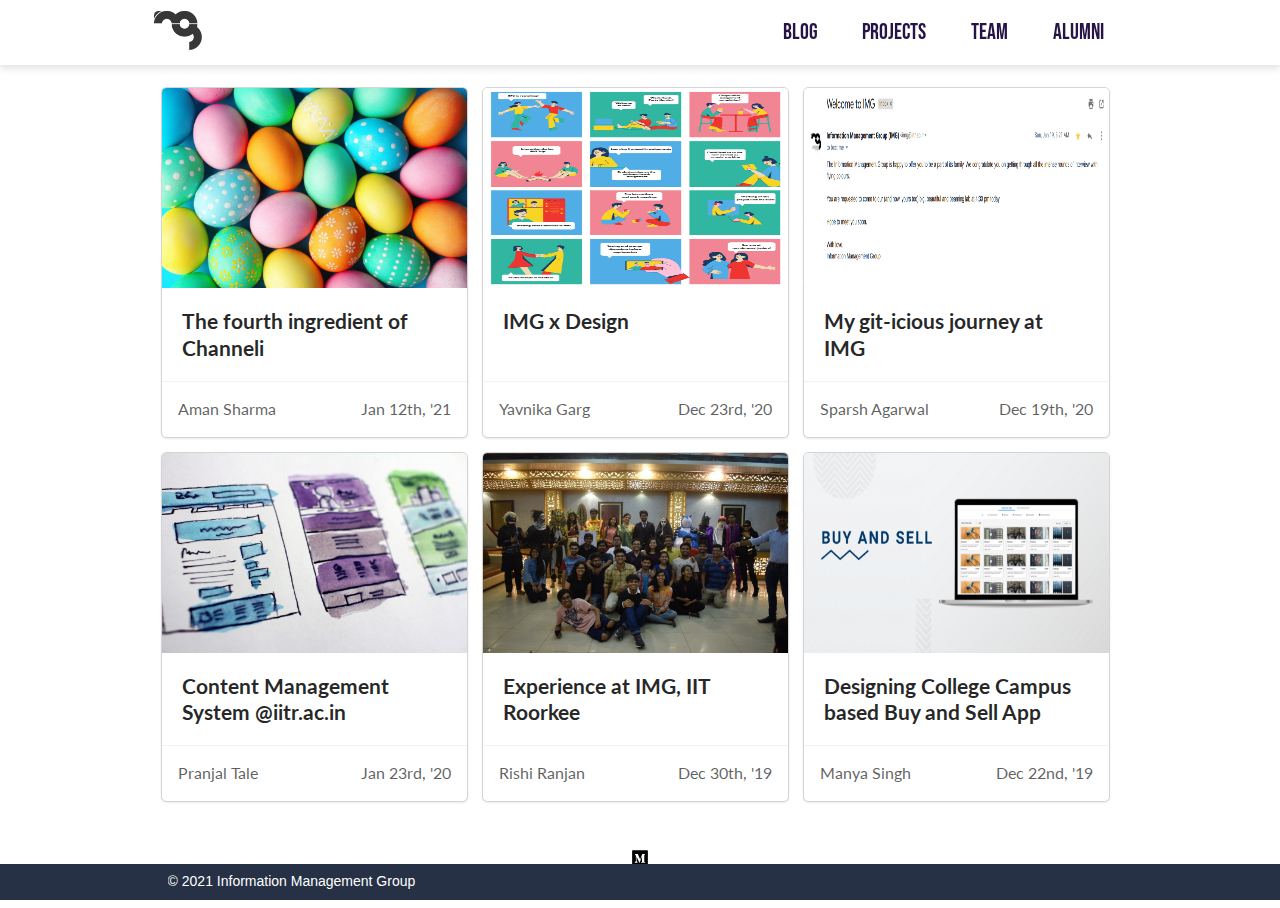
==== commit bf57314e: "footer not fixed" ====
--- a/blog.html
+++ b/blog.html
@@ -121,11 +121,12 @@
                 </div>
                 
             </div>
-           
+            
+            <div class="mediumBox">
+                <img src="medium-brands.svg" id="mediumLogo" href="#"></img>
+            </div>
         </div>
-        <div class="mediumBox">
-            <img src="medium-brands.svg" id="mediumLogo" href="#"></img>
-        </div>
+        
 
 
        
--- a/styleBlog.css
+++ b/styleBlog.css
@@ -30,12 +30,15 @@
     display:flex;
     flex-direction: column;
     min-width:320px;
+    /* height: 100vh; */
 }
 
 .container{
     display: flex;
     flex-direction: column;
     overflow:hidden;
+    justify-content: flex-start;
+    height: 100%;
 }
 
 .navSurroundings{
@@ -60,7 +63,7 @@
     flex-direction: row;
     justify-content: space-between;
     /* the following dimensions for this class are copied except for width */
-    width: 76vw;
+    width: 76%;
     height: 78px;
     margin-left: 0.9em;
     margin-right: 0.9em;
@@ -73,12 +76,13 @@
     justify-content: center;
     align-items: center;
     width: 48px;
+    /* height: auto; */
     min-width: 48px;
 }
 
 #imgLogo{
     width: 48px;
-    height: 48px;
+    height: auto;
 }
 
 .navLinks{
@@ -98,21 +102,21 @@
 }
 
 .surroundings{
-    height:100vh;
-    width: 100vw;
+    height:100%;
+    width: 100%;
     display: flex;
     flex-direction: column;
     justify-content: center;
     align-items: center;
     margin-top: 5em;
-    margin-bottom: 5rem;
+    margin-bottom: 0;
 }
 
 .system{
     display: grid;
-    grid-template-columns: 1fr 1fr 1fr;
-    grid-template-rows: 1fr 1fr;
-    width: 76vw;
+    grid-template-columns: 33% 33% 33%;
+    grid-template-rows: 50% 50%;
+    width: 76%;
 }
 
 /* .desktopView{
@@ -175,6 +179,7 @@
     margin-top: -.21425em;
     line-height: 1.28571429em;
     font-family: 'Lato', sans-serif;
+    height: 52px;
 }
 
 .cardCredits{
@@ -223,16 +228,18 @@
 
 
 .CreditBox{
-    /* display:flex;
-    flex-direction: row;
-    justify-content: flex-start;
-    align-items: center; */
+    display:flex;
+    flex-direction: row;
+    justify-content: center;
+    align-items: center;
     padding: 0.5em 0em 0.5em 0em;
     /* left: 0;
     right: 0; */
-    width: 100vw;
+    width: 100%;
     background-color: #263146; 
     overflow:hidden;
+    position: fixed;
+    bottom: 0;
 }
 
 .creditsSystem{
@@ -244,6 +251,7 @@
 
 .Credits{
     font-family: sans-serif;
+    font-size: 14px;
     color: white;
     line-height: 1.4em;
     margin-left: 1em!important;
